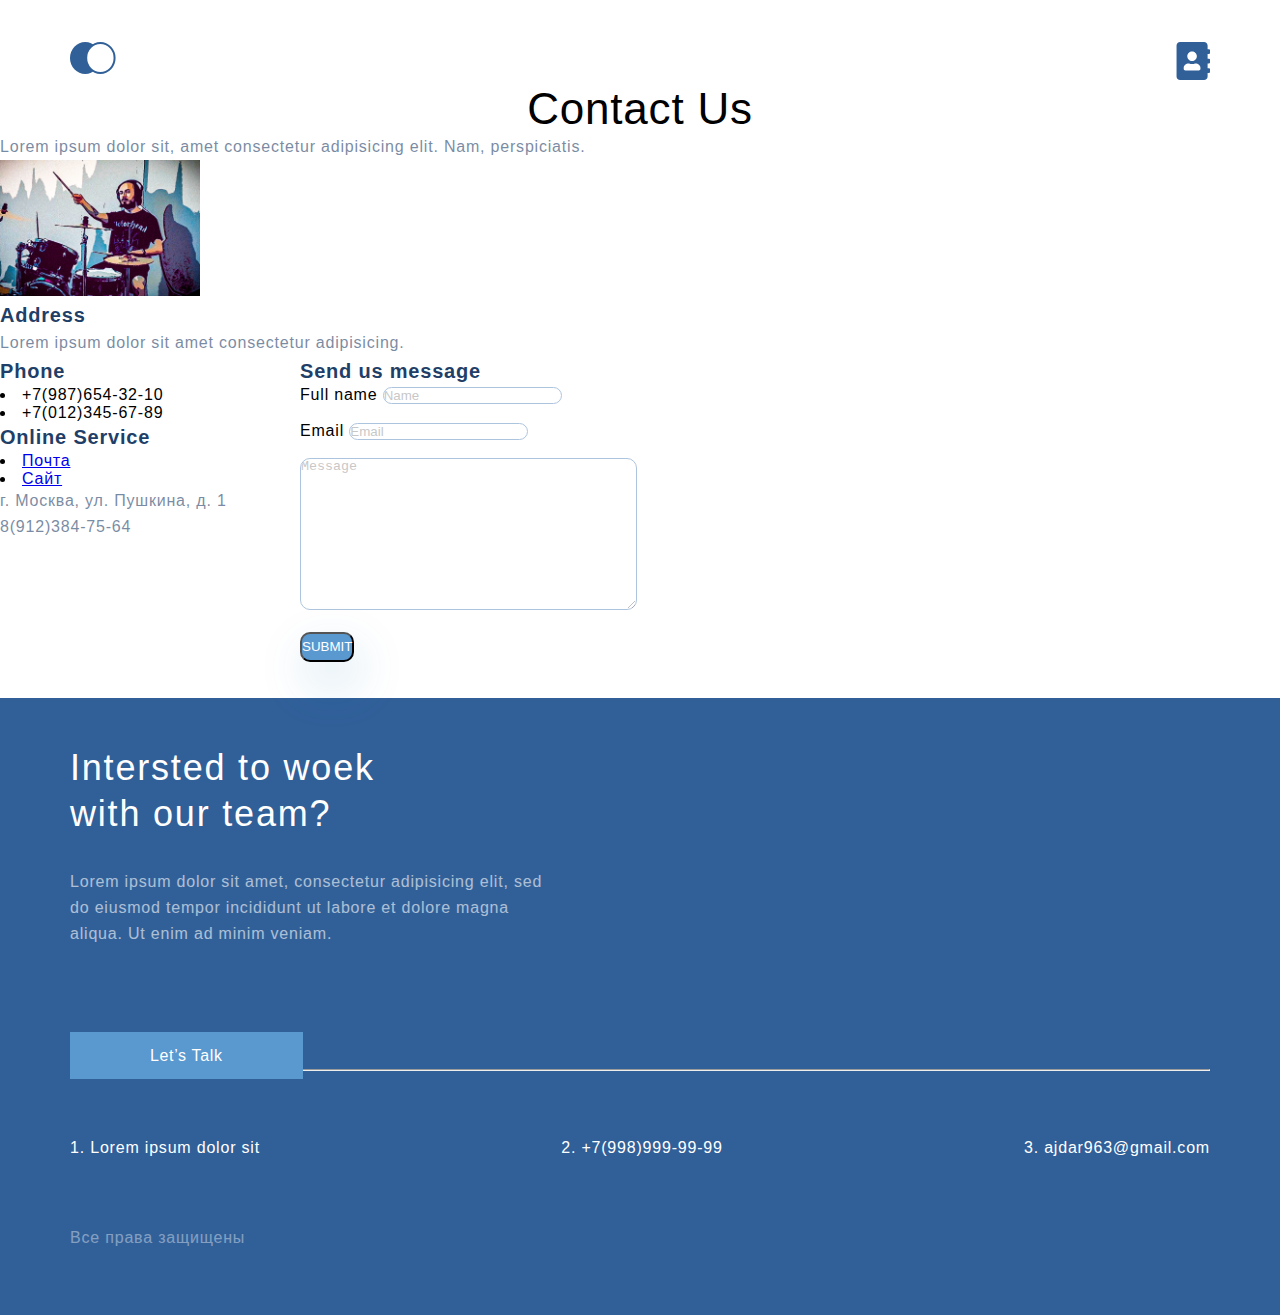
==== contacts.html @ 60103045 "added site content" ====
<!DOCTYPE html>
<html lang="en">

<head>
    <meta charset="UTF-8">
    <meta http-equiv="X-UA-Compatible" content="IE=edge">
    <meta name="viewport" content="width=device-width, initial-scale=1.0">
    <title>Document</title>
    <link rel="stylesheet" href="style.css">
</head>

<body>
    <div class="top">
        <div class="container">
            <ul class="menu">
                <li><a href="index.html"><img src="img/main.svg" alt="logo"></a></li>
                <li><a href="contacts.html"><img src="img/contacts.svg" alt="contacts"></a></li>
            </ul>
        </div>
        <h2>Contact Us</h2>
        <p class="text contactus__text">Lorem ipsum dolor sit, amet consectetur adipisicing elit. Nam, perspiciatis.</p>
        <img src="img/General pic.jpg" alt="photo" width="200">
        <h4>Address</h4>
        <p class="text address__text">Lorem ipsum dolor sit amet consectetur adipisicing.</p>

        <div class="contacts">
            <div class="contact__list">
                <h4>Phone</h4>
                <ul>
                    <li>+7(987)654-32-10</li>
                    <li>+7(012)345-67-89</li>
                </ul>
                <h4>Online Service</h4>
                <ul>
                    <li><a href="mailto:ajdar963@gmail.com">Почта</a></li>
                    <li><a href="https://gb.ru/" target="_blank">Сайт</a></li>
                    <p class="text contact__text">г. Москва, ул. Пушкина, д. 1</p>
                    <p class="text contact__text">8(912)384-75-64</p>
                </ul>
            </div>
            <div class="contact__message">
                <h4>Send us message</h4>
                <form action="#">
                    Full name <input class="input" type="text" placeholder="Name"><br>
                    <br>
                    Email <input class="input" type="email" placeholder="Email"><br>
                    <br>
                    <textarea class="input" cols="40" rows="10" placeholder="Message"></textarea><br>
                    <br>
                    <button class="button" type="submit">Submit</button>
                    <br><br>
            </div>
        </div>

        <div class="map">
            <script type="text/javascript" charset="utf-8" async
                src="https://api-maps.yandex.ru/services/constructor/1.0/js/?um=constructor%3A96026178773976194e347c7729b3f949a2e4931b81a0bebd41813925e5ecb56b&amp;max-width=1140&amp;height=400&amp;lang=ru_RU&amp;scroll=true"></script>
        </div>
        </form> <br>

        <div class="footer">
            <div class="container">
                <div class="footer__top">
                    <div class="footer__content">
                        <h3 class="footer__heading">Intersted to woek
                            with our team?</h3>
                        <p class="text footer__text">Lorem ipsum dolor sit amet, consectetur adipisicing elit, sed do
                            eiusmod
                            tempor incididunt ut labore et dolore magna aliqua. Ut enim ad minim veniam.</p>
                    </div>
                    <a href="#" class="footer__button">Let’s Talk</a>
                </div>

                <hr>
                <div class="footer__bottom">
                    <ol class="footer__contacts">
                        <li>Lorem ipsum dolor sit</li>
                        <li>+7(998)999-99-99</li>
                        <li>ajdar963@gmail.com</li>
                    </ol>

                    <div class="footer__rights">
                        <p class="rights">Все права защищены</p>
                    </div>
                </div>
            </div>
        </div>
    </div>
</body>

</html>
---- style.css ----
* {
    margin: 0;
    padding: 0;
}

.container {
    max-width: 1140px;
    margin: 0 auto;
}

body {
    letter-spacing: 0.05em;
    font-family: sans-serif;
}


h4 {

    color: #1f3f68;
}

.text {
    color: #1f3f68;
    font-size: 16px;
    line-height: 26px;
    opacity: 0.6;
}


h2 {
    font-weight: 500;
    font-size: 44px;
    text-align: center;
}

h3 {
    font-size: 36px;
    text-align: center;
}

h4 {
    font-size: 20px;
    line-height: 30px;
}


.input {
    border: 1px solid #356ead;
    box-sizing: border-box;
    border-radius: 10px;
    opacity: 0.4;
}

.button {
    background: #5a98d0;
    box-shadow: 5px 20px 50px rgba(16, 112, 177, 0.2);
    border-radius: 10px;
    font-weight: 500;
    font-style: 16px;
    line-height: 26px;
    text-align: center;
    color: #ffffff;
    text-transform: uppercase;
}

.top {
    min-height: 768px;
    background: linear-gradient(0deg, #EBF3FB 8.84%, rgba(152, 195, 232, 0) 31.12%);
}


.menu {
    display: flex;
    justify-content: space-between;
    list-style-type: none;
    padding-top: 42px;
    padding-left: 0px;

}


.top__info {
    height: 570px;
    padding-top: 115px;
    flex-grow: 1;
    background-image: url(img/top-back.png);
    background-repeat: no-repeat;
    background-position: right 115px;
}


.top__box {
    display: flex;
    flex-direction: column;
}

.top__heading {
    width: 510px;
    font-size: 64px;
    font-weight: 300;
    line-height: 74px;
    letter-spacing: 0.04em;
    text-align: left;
    color: #1f3f68;
    margin-bottom: 32px;
}

.top__text {
    width: 425px;
}

.top__button {
    font-size: 16px;
    line-height: 26px;
    text-align: center;
    letter-spacing: 0.04em;
    color: #FFFFFF;
    background: #5A98D0;
    box-shadow: 5px 10px 20px rgba(53, 110, 173, 0.2);
    border-radius: 10px;
    padding: 15px 50px;
    text-decoration: none;
    display: inline-block;
    margin-top: 71px;
}

.what-we-do {
    padding-top: 64px;
}

.heading {
    font-size: 36px;
    font-weight: 300;
    line-height: 46px;
    text-align: center;

}

.card-box {
    display: flex;
    justify-content: space-between;
    padding-top: 64px;
    padding-bottom: 64px;
}

.card {
    display: flex;
    flex-direction: column;
    width: 359px;
    height: 480.13px;
    background: #FFFFFF;
    box-shadow: 5px 20px 50px rgba(16, 112, 177, 0.2);
    border-radius: 10px;
    padding: 44px 32px;
    justify-content: center;
    box-sizing: border-box;
}

.card__img {
    align-self: center;
    margin-bottom: 51px;
}

.heading-mini {
    font-size: 20px;
    line-height: 30px;
    color: #1F3F68;
    margin-bottom: 14px;
}

.block__text {
    font-size: 16px;
    line-height: 26px;
    color: #1F3F68;
}

.card__link {
    font-size: 14px;
    line-height: 30px;
    color: #5A98D0;
    text-decoration: none;
}

.project {
    margin-bottom: 112px;
}

.heading__project {
    font-weight: 300;
    font-size: 36px;
    line-height: 46px;
    text-align: center;
    color: #000000;
}

.text__project {
    font-weight: 400;
    font-size: 16px;
    line-height: 26px;
    text-align: center;
    color: #222222;
    margin: 32px auto 64px;
    width: 75%;
    opacity: 1;
    text-align: center;
}


.project__img {
    width: 100%;
}

.project__item {
    position: relative;
    flex-grow: 1;
}

.project__item_margin {
    margin-right: 32px;
}

.project__parent {
    display: flex;
    justify-content: space-between;
    margin-top: 32px;
    position: relative;
}

.project__text {
    font-weight: 400;
    font-size: 32px;
    line-height: 46px;
    text-align: right;
    color: #FFFFFF;
    position: absolute;
    top: 64px;
    right: 64px;
}

.project__text_mini {
    font-weight: 400;
    font-size: 28px;
    line-height: 46px;
    text-align: left;
    color: #FFFFFF;
    top: 32px;
    left: 32px;
    position: absolute;
}



.contact__link {
    color: #FFFFFF;
}

.contacts {
    display: flex;
    justify-content: left;
}

.contact__list {
    width: 300px;
}

.map {
    display: flex;
}


.footer__contacts {
    display: flex;
    justify-content: space-between;
    margin-top: 64px;
    margin-bottom: 64px;
    font-size: 16px;
    line-height: 26px;
    color: #FFFFFF;
}


.footer {
    padding-top: 47px;
    height: 100%;
    background: #316099;
}

.footer__block {
    justify-content: space-between;
    display: flex;
    height: 100%;
}


.footer__heading {
    width: 343px;
    font-weight: 400;
    font-size: 36px;
    line-height: 46px;
    color: #FFFFFF;
    letter-spacing: 0.05em;
    text-align: left;
    margin-bottom: 32px;
}

.footer__text {
    display: flex;
    max-width: 495px;
    font-weight: 400;
    font-size: 16px;
    line-height: 26px;
    color: #FFFFFF;
    margin-bottom: 96px;
}

.footer__button {

    font-size: 16px;
    line-height: 26px;
    height: 26px;
    padding: 15px 80px;
    text-align: center;
    margin-top: 118px;
    letter-spacing: 0.04em;
    color: #FFFFFF;
    text-decoration: none;
    background: #5A98D0;
}

li {
    list-style-position: inside;
}

.footer__rights {

    font-weight: 400;
    font-size: 16px;
    line-height: 26px;
    color: #FFFFFF;
    opacity: 0.4;
    padding-bottom: 64px
}


@media (max-width: 1024px) {
    .container {
        padding-left: 32px;
        padding-right: 32px;
    }

    .top__info {
        background-position: right 300px;
        background-size: 44%;
    }

    .card-box {
        flex-direction: column;
        align-items: center;
    }

    .card {
        margin-bottom: 32px;
    }

    .footer__heading {
        align-items: center;
    }


    .footer__content {
        width: 100%;

    }

    .footer__button {
        width: 235px;
        font-size: 16px;
        line-height: 26px;
        padding: 7px 0;

    }

    .footer__contacts {
        flex-direction: column;
    }

    li {
        margin-bottom: 24px;
    }
}

@media (max-width: 667px) {

    .container {
        padding-left: 16px;
        padding-right: 16px;
    }

    .top__heading {
        width: 100%;
        font-size: 32px;
        line-height: 38px;
        margin-bottom: 12px;
        text-align: center;
    }

    .top__text {
        width: 100%;
        text-align: center;
    }

    .menu {
        padding-top: 24px;
    }

    .top__info {
        height: 100%;
        display: flex;
        flex-direction: column;
        align-items: center;
        background-image: none;
        padding-top: 36px;
    }


    .top__button {
        font-size: 12px;
        line-height: 26px;
        padding: 0 8px;
        margin-top: 32px;
    }

    .top {
        min-height: 376px;
        padding-bottom: 41px;
        box-sizing: border-box;
    }

    .heading {
        font-size: 24px;
        line-height: 28px;
    }

    .what-we-do {
        padding-top: 48px;

    }

    .card-box {
        padding-top: 32px;
    }

    .card {
        width: 100%;
    }

    .text__project {
        width: 100%;
    }

    .project__text {
        font-size: 16px;
        line-height: 19px;
        top: 16px;
        right: 16px;
    }

    .project__text_mini {
        left: 16px;
    }

    .project__parent {
        flex-direction: column;
        margin-top: 16px;
    }

    .project__item_margin {
        margin-right: 0;
        margin-bottom: 16px;
    }

    .footer {
        width: 100%;
        display: flex;
        flex-direction: column;
        min-height: 542px;
    }

    .footer__block {
        flex-direction: column;
        height: auto;
        align-items: center;
        padding-bottom: 41px;
    }


    .footer__heading {
        text-align: center;
    }

    .footer__content {
        padding: 0;
        text-align: center;
        padding-top: 18px;
    }

    .footer__text {
        width: 100%;
        margin: 0;
    }

    .footer__button {
        width: auto;
        margin-top: 40px;
        padding: 3px 18px;

    }

    .footer__bottom {
        margin-top: 32px;
    }

    .footer__contacts {
        margin: 0;
        flex-direction: column;
        height: auto;
    }

    li {
        margin-bottom: 17px;
    }

    .footer__rights {
        text-align: center;
        margin-top: 32px;
        padding-bottom: 32px;
    }

}
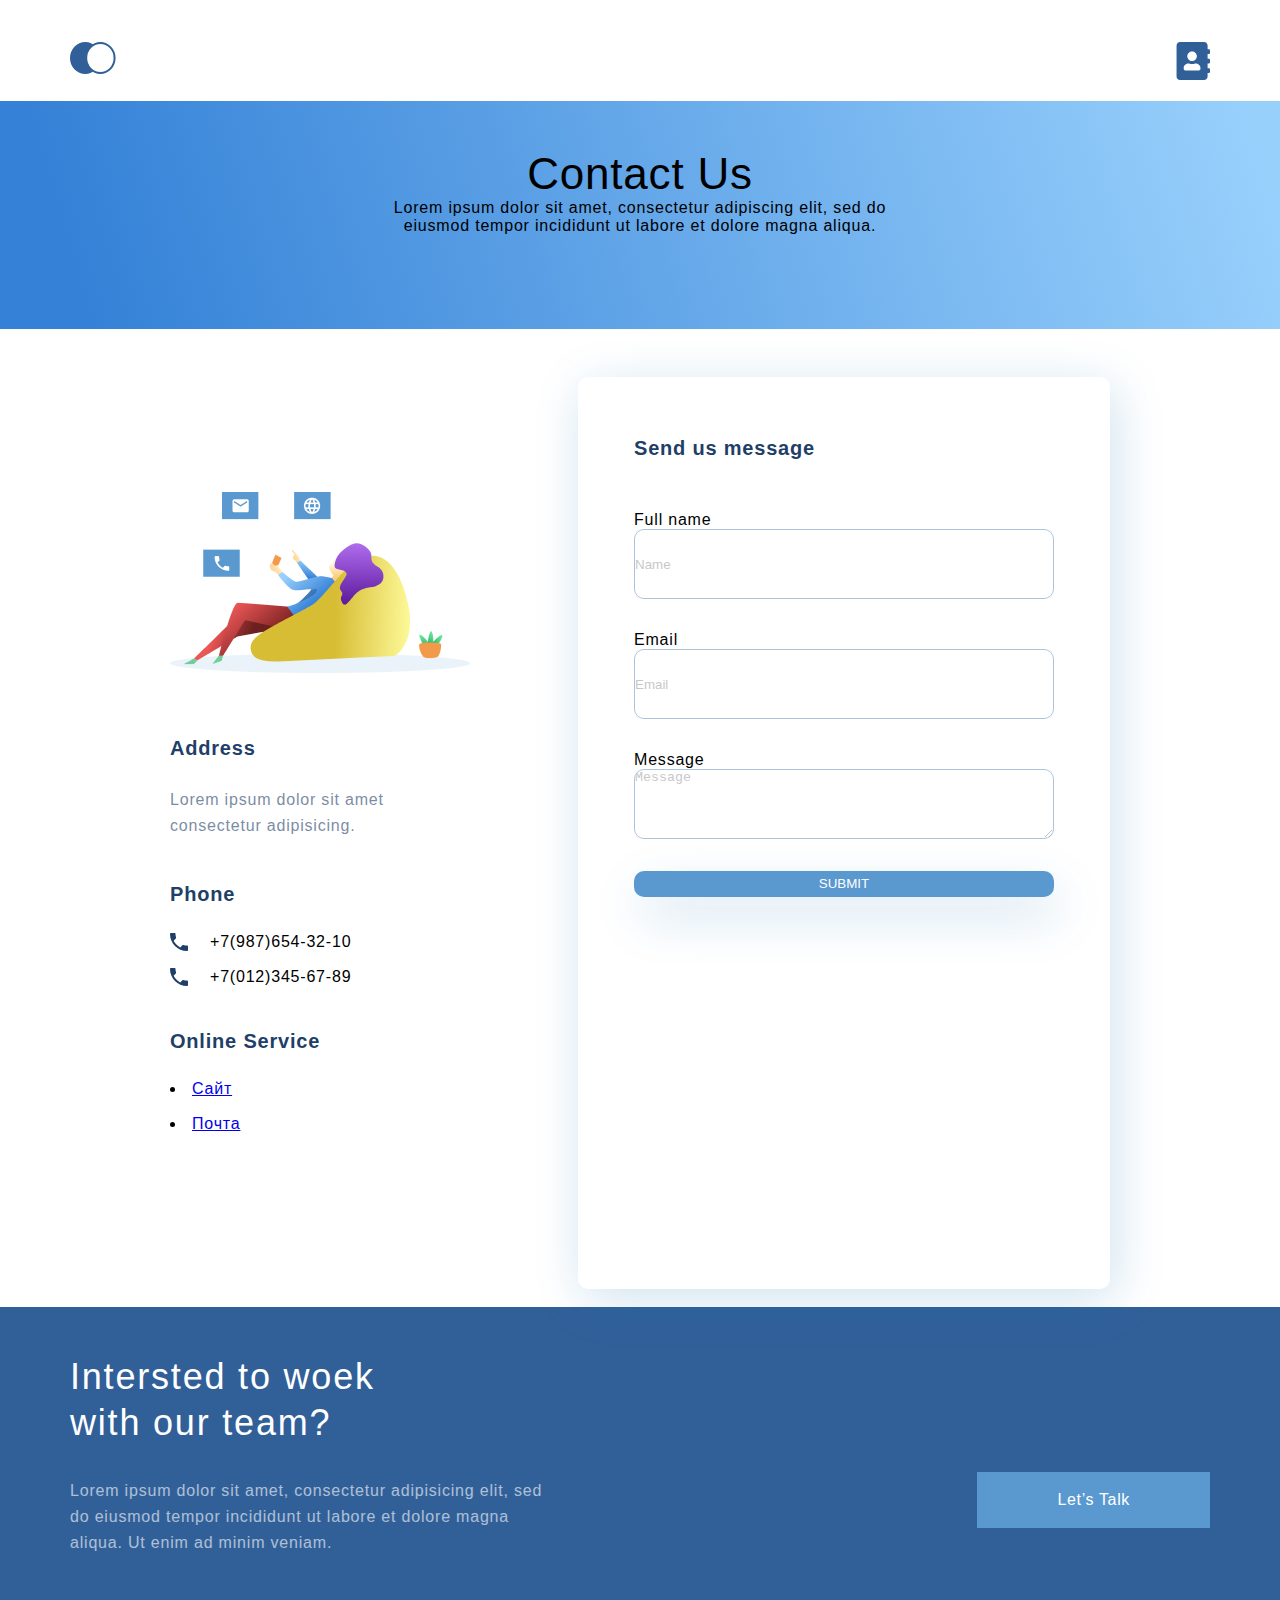
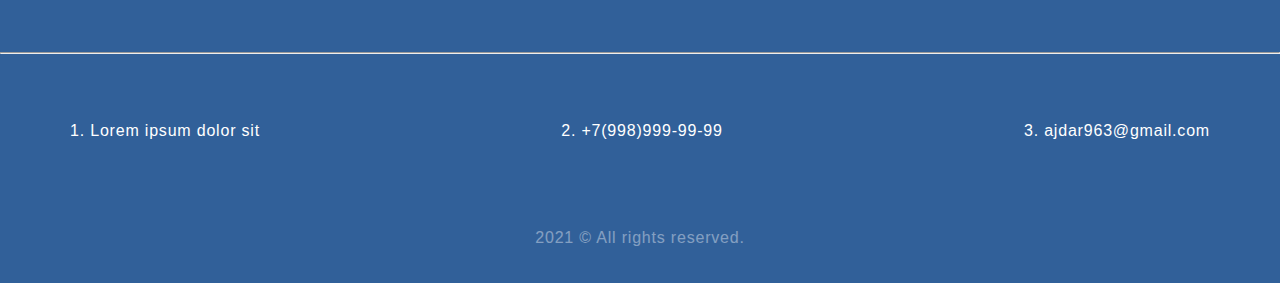
==== commit aa76127f: "contact page changed" ====
--- a/contacts.html
+++ b/contacts.html
@@ -5,87 +5,109 @@
     <meta charset="UTF-8">
     <meta http-equiv="X-UA-Compatible" content="IE=edge">
     <meta name="viewport" content="width=device-width, initial-scale=1.0">
-    <title>Document</title>
+    <title>Сайт для GB</title>
     <link rel="stylesheet" href="style.css">
 </head>
 
 <body>
-    <div class="top">
-        <div class="container">
+
+    <div class="top__menu_con">
+        <div class="top__con container">
             <ul class="menu">
                 <li><a href="index.html"><img src="img/main.svg" alt="logo"></a></li>
                 <li><a href="contacts.html"><img src="img/contacts.svg" alt="contacts"></a></li>
             </ul>
         </div>
-        <h2>Contact Us</h2>
-        <p class="text contactus__text">Lorem ipsum dolor sit, amet consectetur adipisicing elit. Nam, perspiciatis.</p>
-        <img src="img/General pic.jpg" alt="photo" width="200">
-        <h4>Address</h4>
-        <p class="text address__text">Lorem ipsum dolor sit amet consectetur adipisicing.</p>
+        <div class="contactus">
+            <h2 class="heading_con">Contact Us</h2>
+            <p class="heading__text_con">Lorem ipsum dolor sit amet, consectetur adipiscing elit, sed do eiusmod tempor
+                incididunt ut labore et dolore magna aliqua. </p>
+        </div>
+    </div>
 
-        <div class="contacts">
+
+    <div class="container__con">
+        <div class="content__con">
             <div class="contact__list">
-                <h4>Phone</h4>
-                <ul>
-                    <li>+7(987)654-32-10</li>
-                    <li>+7(012)345-67-89</li>
-                </ul>
-                <h4>Online Service</h4>
-                <ul>
-                    <li><a href="mailto:ajdar963@gmail.com">Почта</a></li>
-                    <li><a href="https://gb.ru/" target="_blank">Сайт</a></li>
-                    <p class="text contact__text">г. Москва, ул. Пушкина, д. 1</p>
-                    <p class="text contact__text">8(912)384-75-64</p>
-                </ul>
+                <img src="img/img__con.png" class="img__con" alt="photo">
+                <div class="address">
+                    <h4 class="address__heading heading__con">Address</h4>
+                    <p class="text address__text">Lorem ipsum dolor sit amet consectetur adipisicing.</p>
+                </div>
+                <div class="phone">
+                    <h4 class="phone__heading heading__con">Phone</h4>
+                    <ul>
+                        <li class="phone__list">+7(987)654-32-10</li>
+                        <li class="phone__list">+7(012)345-67-89</li>
+                    </ul>
+                </div>
+                <div class="service">
+                    <h4 class="service__heading heading__con">Online Service</h4>
+                    <ul>
+                        <li class="site__link"><a href="https://gb.ru/" target="_blank">Сайт</a></li>
+                        <li class="email__link"><a href="mailto:ajdar963@gmail.com">Почта</a></li>
+                    </ul>
+                </div>
             </div>
             <div class="contact__message">
-                <h4>Send us message</h4>
+                <h4 class="message__heading heading__con">Send us message</h4>
                 <form action="#">
-                    Full name <input class="input" type="text" placeholder="Name"><br>
-                    <br>
-                    Email <input class="input" type="email" placeholder="Email"><br>
-                    <br>
-                    <textarea class="input" cols="40" rows="10" placeholder="Message"></textarea><br>
-                    <br>
-                    <button class="button" type="submit">Submit</button>
-                    <br><br>
+                    <div class="form">
+                        <div class="name">
+                            Full name <input class="input" type="text" placeholder="Name">
+                        </div>
+                        <div class="email">
+                            Email <input class="input" type="email" placeholder="Email">
+                        </div>
+                        <div class="message">
+                            Message <textarea class="input" cols="40" rows="10" placeholder="Message"></textarea>
+                        </div>
+                        <div class="submit__button">
+                            <button class="button" type="submit">Submit</button>
+                        </div>
+                    </div>
+            </div>
+        </div>
+    </div>
+
+    <div class="map">
+        <script type="text/javascript" charset="utf-8" async
+            src="https://api-maps.yandex.ru/services/constructor/1.0/js/?um=constructor%3A96026178773976194e347c7729b3f949a2e4931b81a0bebd41813925e5ecb56b&amp;max-width=1140&amp;height=400&amp;lang=ru_RU&amp;scroll=true"></script>
+    </div>
+    </form> <br>
+
+    <div class="footer">
+        <div class="footer__top container">
+            <div class="footer__block">
+                <div class="footer__content">
+                    <h3 class="footer__heading">Intersted to woek
+                        with our team?</h3>
+                    <p class="text footer__text">Lorem ipsum dolor sit amet, consectetur adipisicing elit, sed do
+                        eiusmod
+                        tempor incididunt ut labore et dolore magna aliqua. Ut enim ad minim veniam.</p>
+                </div>
+                <a href="#" class="footer__button">Let’s Talk</a>
             </div>
         </div>
 
-        <div class="map">
-            <script type="text/javascript" charset="utf-8" async
-                src="https://api-maps.yandex.ru/services/constructor/1.0/js/?um=constructor%3A96026178773976194e347c7729b3f949a2e4931b81a0bebd41813925e5ecb56b&amp;max-width=1140&amp;height=400&amp;lang=ru_RU&amp;scroll=true"></script>
+        <div class="hr">
+            <hr>
         </div>
-        </form> <br>
 
-        <div class="footer">
-            <div class="container">
-                <div class="footer__top">
-                    <div class="footer__content">
-                        <h3 class="footer__heading">Intersted to woek
-                            with our team?</h3>
-                        <p class="text footer__text">Lorem ipsum dolor sit amet, consectetur adipisicing elit, sed do
-                            eiusmod
-                            tempor incididunt ut labore et dolore magna aliqua. Ut enim ad minim veniam.</p>
-                    </div>
-                    <a href="#" class="footer__button">Let’s Talk</a>
-                </div>
+        <div class="footer__bottom container">
+            <ol class="footer__contacts">
+                <li>Lorem ipsum dolor sit</li>
+                <li>+7(998)999-99-99</li>
+                <li>ajdar963@gmail.com</li>
+            </ol>
 
-                <hr>
-                <div class="footer__bottom">
-                    <ol class="footer__contacts">
-                        <li>Lorem ipsum dolor sit</li>
-                        <li>+7(998)999-99-99</li>
-                        <li>ajdar963@gmail.com</li>
-                    </ol>
-
-                    <div class="footer__rights">
-                        <p class="rights">Все права защищены</p>
-                    </div>
-                </div>
+            <div class="footer__rights">
+                <p class="rights">2021 © All rights reserved.</p>
             </div>
         </div>
+
     </div>
+
 </body>
 
 </html>--- a/style.css
+++ b/style.css
@@ -49,19 +49,9 @@
     box-sizing: border-box;
     border-radius: 10px;
     opacity: 0.4;
-}
-
-.button {
-    background: #5a98d0;
-    box-shadow: 5px 20px 50px rgba(16, 112, 177, 0.2);
-    border-radius: 10px;
-    font-weight: 500;
-    font-style: 16px;
-    line-height: 26px;
-    text-align: center;
-    color: #ffffff;
-    text-transform: uppercase;
-}
+    height: 70px;
+}
+
 
 .top {
     min-height: 768px;
@@ -259,9 +249,6 @@
     justify-content: left;
 }
 
-.contact__list {
-    width: 300px;
-}
 
 .map {
     display: flex;
@@ -493,7 +480,6 @@
         padding-bottom: 41px;
     }
 
-
     .footer__heading {
         text-align: center;
     }
@@ -525,15 +511,124 @@
         flex-direction: column;
         height: auto;
     }
-
-    li {
-        margin-bottom: 17px;
-    }
-
-    .footer__rights {
-        text-align: center;
-        margin-top: 32px;
-        padding-bottom: 32px;
-    }
-
+}
+
+li {
+    margin-bottom: 17px;
+}
+
+.footer__rights {
+    text-align: center;
+    margin-top: 32px;
+    padding-bottom: 32px;
+}
+
+.container__con {
+    max-width: 940px;
+    margin: 0 auto;
+}
+
+.contactus {
+    display: flex;
+    flex-direction: column;
+    background: linear-gradient(253.6deg, #98D0FC 2.46%, #3481D7 93.24%);
+    height: 180px;
+    align-items: center;
+    margin: 0 auto;
+    padding-top: 48px;
+}
+
+
+.heading__text_con {
+    display: flex;
+    text-align: center;
+    width: 40%;
+}
+
+.contact__list {
+    margin-bottom: 24px;
+    width: 300px;
+}
+
+.img__con {
+    margin-bottom: 56px;
+}
+
+.heading__con {
+    margin-bottom: 24px;
+}
+
+.address {
+    margin-bottom: 40px;
+}
+
+
+.phone__list {
+    list-style: none;
+    background: url(img/phone.svg) no-repeat;
+    padding-left: 40px;
+}
+
+.phone {
+    margin-bottom: 40px;
+}
+
+
+.content__con {
+    display: flex;
+    justify-content: space-between;
+    align-items: center;
+    margin-top: 48px;
+}
+
+.contact__message {
+    display: flex;
+    flex-direction: column;
+    width: 420px;
+    height: 800px;
+    padding: 56px;
+    background: #FFFFFF;
+    box-shadow: 5px 10px 50px rgba(16, 112, 177, 0.2);
+    border-radius: 10px;
+}
+
+.message__heading {
+    margin-bottom: 48px;
+}
+
+.form {
+    display: flex;
+    flex-direction: column;
+}
+
+.name {
+    display: flex;
+    flex-direction: column;
+    margin-bottom: 32px;
+}
+
+.email {
+    display: flex;
+    flex-direction: column;
+    margin-bottom: 32px;
+}
+
+.message {
+    display: flex;
+    flex-direction: column;
+    margin-bottom: 32px;
+}
+
+.button {
+    width: 100%;
+    margin: 0 auto;
+    background: #5a98d0;
+    box-shadow: 5px 20px 50px rgba(16, 112, 177, 0.2);
+    border-radius: 10px;
+    font-style: 16px;
+    line-height: 26px;
+    text-align: center;
+    color: #ffffff;
+    text-transform: uppercase;
+    border: none;
 }